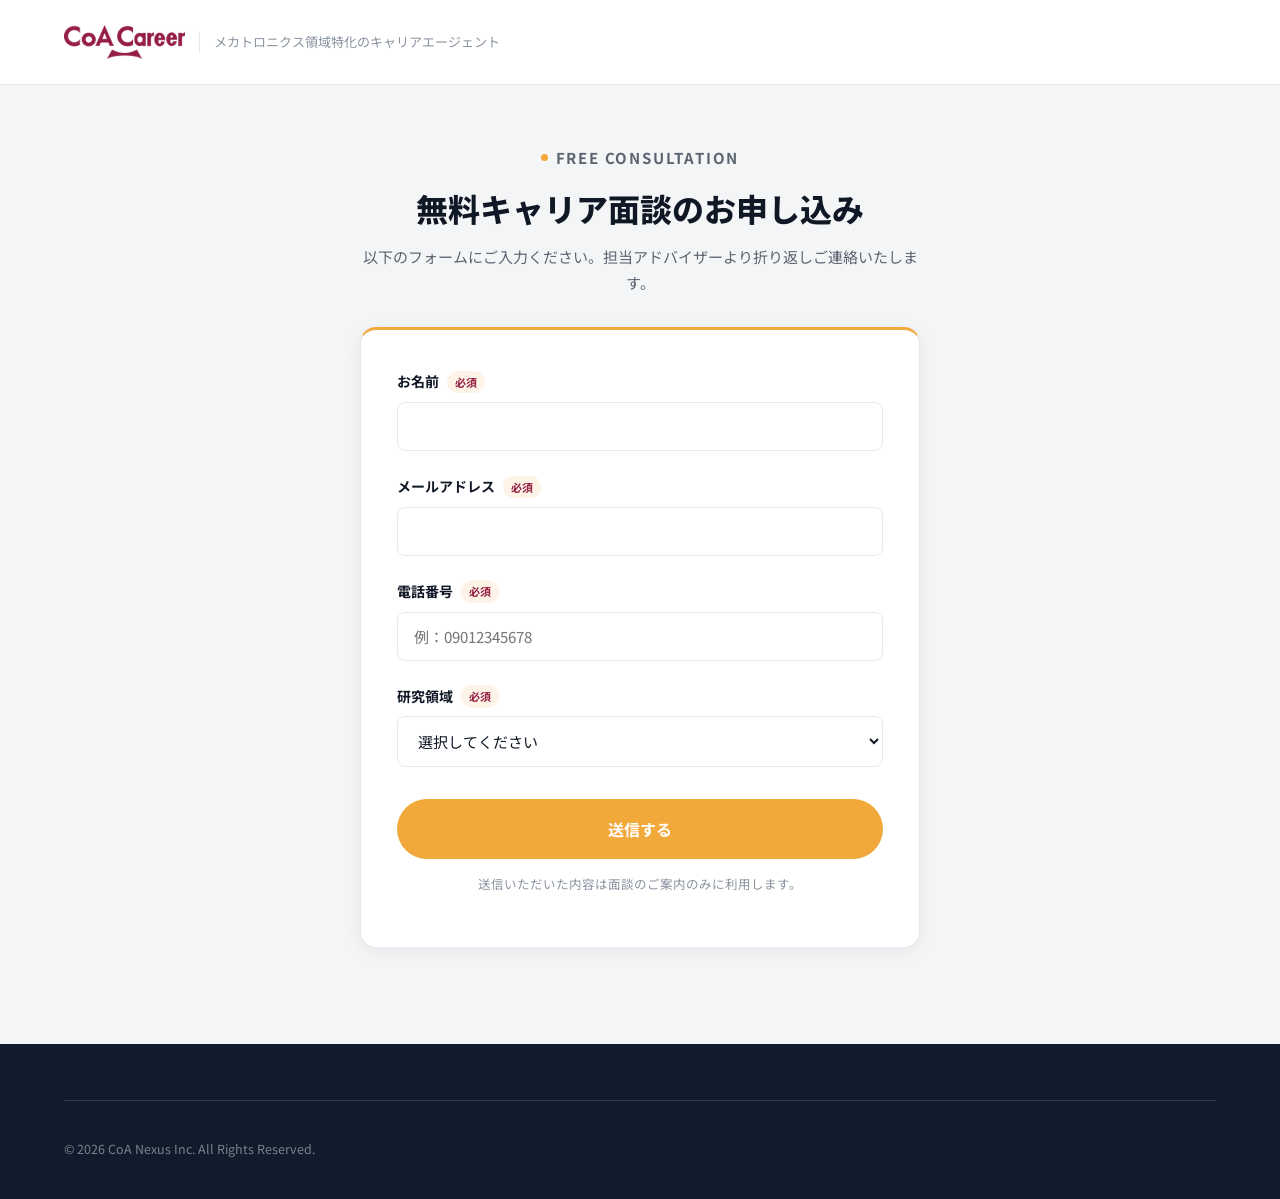
==== form.html @ 69a284bb "Create form.html" ====
<!DOCTYPE html>
<html lang="ja">
<head>
<meta charset="UTF-8">
<meta name="viewport" content="width=device-width, initial-scale=1.0">
<title>キャリア面談のお申し込み｜CoA Career</title>
<meta name="description" content="無料キャリア面談のお申し込みフォームです。">
<link rel="icon" href="data:,">
<link rel="stylesheet" href="css/style.css">
<style>
  .form-section { padding: 56px 0 96px; background: var(--color-bg-light); }
  .form-wrap { max-width: 560px; margin: 0 auto; }
  .form-intro { text-align: center; margin-bottom: 32px; }
  .form-intro .eyebrow { justify-content: center; margin-bottom: 14px; }
  .form-intro h1 { font-size: clamp(24px, 3vw, 32px); margin-bottom: 12px; }
  .form-intro p { color: var(--color-text-muted); font-size: 15px; margin: 0; }
  .form-card {
    background: #fff;
    border: 1px solid var(--color-border);
    border-top: 3px solid var(--color-primary);
    border-radius: var(--radius-md);
    box-shadow: var(--shadow-card);
    padding: 40px 36px;
  }
  .field-group { margin-bottom: 24px; }
  .field-group:last-of-type { margin-bottom: 0; }
  .field-group label {
    display: flex;
    align-items: center;
    gap: 8px;
    font-size: 14px;
    font-weight: 700;
    margin-bottom: 8px;
  }
  .field-group label .required {
    display: inline-flex;
    color: var(--color-maroon);
    background: var(--color-primary-soft);
    font-size: 11px;
    font-weight: 700;
    padding: 2px 8px;
    border-radius: var(--radius-pill);
  }
  .field-group input,
  .field-group select {
    width: 100%;
    padding: 13px 16px;
    font-size: 15px;
    font-family: var(--font-base);
    border: 1px solid var(--color-border);
    border-radius: var(--radius-sm);
    background: #fff;
    color: var(--color-text);
  }
  .field-group input:focus,
  .field-group select:focus {
    outline: none;
    border-color: var(--color-primary);
    box-shadow: 0 0 0 3px rgba(242, 169, 59, 0.25);
  }
  .field-group.has-error input,
  .field-group.has-error select {
    border-color: #D64545;
  }
  .field-error {
    display: none;
    color: #D64545;
    font-size: 12.5px;
    margin-top: 6px;
  }
  .field-group.has-error .field-error { display: block; }
  .form-submit { margin-top: 32px; text-align: center; }
  .form-submit .btn { width: 100%; justify-content: center; }
  .form-note { text-align: center; font-size: 12.5px; color: var(--color-text-faint); margin-top: 14px; }
  .form-alert {
    display: none;
    background: #FDECEC;
    color: #B23A3A;
    border: 1px solid #F3C6C6;
    border-radius: var(--radius-sm);
    padding: 12px 16px;
    font-size: 13.5px;
    margin-bottom: 24px;
  }
  .form-alert.is-visible { display: block; }
  .btn[disabled] { opacity: .6; cursor: not-allowed; }
  @media (max-width: 640px) {
    .form-card { padding: 28px 22px; }
    .form-section { padding: 32px 0 64px; }
  }
</style>
</head>
<body>
<a class="skip-link" href="#main">本文へスキップ</a>

<header class="site-header">
  <div class="container">
    <a class="brand" href="index.html" aria-label="CoA Career トップへ">
      <img src="assets/images/coa-career-logo.png" alt="CoA Career" class="brand-logo-img">
      <span class="brand-tagline">メカトロニクス領域特化のキャリアエージェント</span>
    </a>
  </div>
</header>

<main id="main">
  <section class="form-section">
    <div class="container">
      <div class="form-wrap">
        <div class="form-intro">
          <p class="eyebrow eyebrow--center">FREE CONSULTATION</p>
          <h1>無料キャリア面談のお申し込み</h1>
          <p>以下のフォームにご入力ください。担当アドバイザーより折り返しご連絡いたします。</p>
        </div>

        <div class="form-card">
          <div class="form-alert" id="formAlert">送信に失敗しました。時間をおいて再度お試しください。</div>

          <form id="entryForm" novalidate>
            <div class="field-group" data-field="name">
              <label for="name">お名前<span class="required">必須</span></label>
              <input type="text" id="name" name="name" autocomplete="name">
              <p class="field-error">お名前を入力してください。</p>
            </div>

            <div class="field-group" data-field="email">
              <label for="email">メールアドレス<span class="required">必須</span></label>
              <input type="email" id="email" name="email" autocomplete="email">
              <p class="field-error">正しいメールアドレスを入力してください。</p>
            </div>

            <div class="field-group" data-field="phone">
              <label for="phone">電話番号<span class="required">必須</span></label>
              <input type="tel" id="phone" name="phone" autocomplete="tel" placeholder="例：09012345678">
              <p class="field-error">正しい電話番号を入力してください(ハイフンなしの数字のみ)。</p>
            </div>

            <div class="field-group" data-field="field">
              <label for="field">研究領域<span class="required">必須</span></label>
              <select id="field" name="field">
                <option value="">選択してください</option>
                <option value="次世代半導体デバイス開発">次世代半導体デバイス開発</option>
                <option value="電気回路設計">電気回路設計</option>
                <option value="工場自動化・ロボット制御">工場自動化・ロボット制御</option>
                <option value="組込みシステムエンジニア">組込みシステムエンジニア</option>
                <option value="宇宙産業・ハードウェア設計">宇宙産業・ハードウェア設計</option>
                <option value="先端物理シミュレーション研究">先端物理シミュレーション研究</option>
                <option value="その他">その他</option>
              </select>
              <p class="field-error">研究領域を選択してください。</p>
            </div>

            <div class="form-submit">
              <button type="submit" class="btn btn-primary btn-primary--lg" id="submitBtn">送信する</button>
              <p class="form-note">送信いただいた内容は面談のご案内のみに利用します。</p>
            </div>
          </form>
        </div>
      </div>
    </div>
  </section>
</main>

<footer class="site-footer">
  <div class="container">
    <div class="footer-bottom">
      <p>© 2026 CoA Nexus Inc. All Rights Reserved.</p>
    </div>
  </div>
</footer>

<script>
(function () {
  var form = document.getElementById('entryForm');
  var alertBox = document.getElementById('formAlert');
  var submitBtn = document.getElementById('submitBtn');

  var phonePattern = /^[0-9]{9,11}$/;
  var emailPattern = /^[^\s@]+@[^\s@]+\.[^\s@]+$/;

  function setError(fieldName, hasError) {
    var group = form.querySelector('[data-field="' + fieldName + '"]');
    group.classList.toggle('has-error', hasError);
  }

  function validate() {
    var ok = true;
    var name = form.name.value.trim();
    var email = form.email.value.trim();
    var phone = form.phone.value.trim().replace(/-/g, '');
    var field = form.field.value;

    setError('name', !name); if (!name) ok = false;
    setError('email', !emailPattern.test(email)); if (!emailPattern.test(email)) ok = false;
    setError('phone', !phonePattern.test(phone)); if (!phonePattern.test(phone)) ok = false;
    setError('field', !field); if (!field) ok = false;

    return ok;
  }

  form.addEventListener('submit', function (e) {
    e.preventDefault();
    alertBox.classList.remove('is-visible');

    if (!validate()) {
      var firstError = form.querySelector('.has-error');
      if (firstError) firstError.scrollIntoView({ behavior: 'smooth', block: 'center' });
      return;
    }

    submitBtn.disabled = true;
    submitBtn.textContent = '送信中…';

    fetch('/api/submit', {
      method: 'POST',
      headers: { 'Content-Type': 'application/json' },
      body: JSON.stringify({
        name: form.name.value.trim(),
        email: form.email.value.trim(),
        phone: form.phone.value.trim(),
        field: form.field.value
      })
    })
      .then(function (res) {
        if (!res.ok) throw new Error('failed');
        window.location.href = 'thanks.html';
      })
      .catch(function () {
        alertBox.classList.add('is-visible');
        submitBtn.disabled = false;
        submitBtn.textContent = '送信する';
      });
  });
})();
</script>
</body>
</html>
---- css/style.css ----
/* ==========================================================================
   CoA Career LP — stylesheet
   ========================================================================== */

@import url('https://fonts.googleapis.com/css2?family=Noto+Sans+JP:wght@400;500;600;700;800;900&display=swap');

:root {
  --color-primary: #F2A93B;
  --color-primary-hover: #E4972A;
  --color-primary-soft: #FDF4E7;
  --color-accent: #B5652D;
  --color-maroon: #931D43;
  --color-navy: #16283F;
  --color-navy-soft: #1E3350;
  --color-text: #101826;
  --color-text-muted: #5B6470;
  --color-text-faint: #8A93A0;
  --color-bg: #FFFFFF;
  --color-bg-light: #F4F5F7;
  --color-border: #E7E9EC;

  --font-base: "Noto Sans JP", "Hiragino Kaku Gothic ProN", "Yu Gothic", sans-serif;

  --container: 1200px;
  --radius-sm: 8px;
  --radius-md: 16px;
  --radius-lg: 24px;
  --radius-pill: 999px;

  --shadow-card: 0 4px 20px rgba(16, 24, 38, 0.06);
  --shadow-card-hover: 0 12px 32px rgba(16, 24, 38, 0.1);
}

* { box-sizing: border-box; }

html { scroll-behavior: smooth; }

body {
  margin: 0;
  font-family: var(--font-base);
  color: var(--color-text);
  background: var(--color-bg);
  line-height: 1.7;
  -webkit-font-smoothing: antialiased;
}

img { max-width: 100%; display: block; }

a { color: inherit; text-decoration: none; }

ul { margin: 0; padding: 0; list-style: none; }

.container {
  width: 100%;
  max-width: var(--container);
  margin: 0 auto;
  padding: 0 24px;
}
@media (max-width: 480px) {
  .container { padding: 0 18px; }
}

section { position: relative; }

/* Skip link / focus visibility ------------------------------------------ */
.skip-link {
  position: absolute;
  left: -999px;
  top: 0;
  background: var(--color-navy);
  color: #fff;
  padding: 10px 16px;
  z-index: 999;
  border-radius: 0 0 8px 0;
}
.skip-link:focus { left: 0; }

a:focus-visible,
button:focus-visible,
input:focus-visible {
  outline: 3px solid var(--color-primary);
  outline-offset: 2px;
}

@media (prefers-reduced-motion: reduce) {
  html { scroll-behavior: auto; }
  * { animation-duration: 0.01ms !important; transition-duration: 0.01ms !important; }
}

/* Responsive line-break helpers -------------------------------------------- */
.mobile-break { display: none; }
.desktop-break { display: inline; }
@media (max-width: 900px) {
  .mobile-break { display: inline; }
  .desktop-break { display: none; }
}

/* Buttons ----------------------------------------------------------------- */
.btn {
  display: inline-flex;
  align-items: center;
  justify-content: center;
  gap: 8px;
  font-family: var(--font-base);
  font-weight: 700;
  font-size: 15px;
  border: none;
  border-radius: var(--radius-pill);
  cursor: pointer;
  transition: background-color .18s ease, transform .18s ease, box-shadow .18s ease;
  white-space: nowrap;
}
.btn-primary {
  background: var(--color-primary);
  color: #fff;
  padding: 16px 28px;
}
.btn-primary:hover { background: var(--color-primary-hover); transform: translateY(-1px); }
.btn-primary--sm { padding: 11px 22px; font-size: 14px; }
.btn-primary--lg { padding: 18px 36px; font-size: 16px; }
@media (max-width: 420px) {
  .btn-primary--lg { padding: 15px 24px; font-size: 14.5px; }
}

/* Eyebrow / section labels ------------------------------------------------ */
.eyebrow {
  display: inline-flex;
  align-items: center;
  gap: 8px;
  font-size: 13px;
  font-weight: 700;
  letter-spacing: .12em;
  color: var(--color-text-muted);
  text-transform: uppercase;
}
.eyebrow::before {
  content: "";
  width: 7px;
  height: 7px;
  border-radius: 50%;
  background: var(--color-primary);
  flex-shrink: 0;
}
.eyebrow--center { justify-content: center; }

.section-head { text-align: center; max-width: 700px; margin: 0 auto 48px; }
.section-head .eyebrow { margin-bottom: 14px; }
.section-head h2 { margin: 0 0 14px; text-wrap: balance; }
.section-head p { margin: 0; color: var(--color-text-muted); font-size: 15px; line-height: 1.9; }

h1, h2, h3, h4 { font-weight: 800; line-height: 1.5; margin: 0; color: var(--color-text); }
h2 { font-size: clamp(22px, 2.6vw, 30px); text-wrap: balance; }
h3 { font-size: 18px; }

/* ==========================================================================
   Header
   ========================================================================== */
.site-header {
  position: sticky;
  top: 0;
  z-index: 100;
  background: rgba(255,255,255,.95);
  backdrop-filter: blur(6px);
  border-bottom: 1px solid var(--color-border);
}
.site-header .container {
  display: flex;
  align-items: center;
  justify-content: space-between;
  height: 84px;
  gap: 12px;
}
.brand { display: flex; align-items: center; gap: 14px; min-width: 0; }
.brand-logo-img {
  height: 34px;
  width: auto;
  display: block;
}
.brand-tagline {
  font-size: 13px;
  color: var(--color-text-faint);
  border-left: 1px solid var(--color-border);
  padding-left: 14px;
  white-space: nowrap;
}
@media (max-width: 640px) {
  .brand-tagline { display: none; }
  .site-header .container { height: 60px; }
  .brand-logo-img { height: 26px; }
  .btn.btn-primary--sm { padding: 8px 13px; font-size: 12px; }
}
@media (max-width: 420px) {
  .site-header .container { height: 56px; }
  .brand-logo-img { height: 24px; }
  .btn.btn-primary--sm { padding: 7px 12px; font-size: 11.5px; }
}

/* ==========================================================================
   Hero
   ========================================================================== */
.hero {
  position: relative;
  overflow: hidden;
  background: #fff;
}
.hero-frame {
  position: relative;
  max-width: 1920px;
  margin: 0 auto;
  overflow: hidden;
}
.hero-bg {
  position: absolute;
  inset: 0;
  z-index: 0;
}
.hero-bg img {
  width: 100%;
  height: 100%;
  object-fit: cover;
  object-position: right center;
  display: block;
}
.hero-bg::after {
  content: "";
  position: absolute;
  inset: 0;
  background: linear-gradient(
    90deg,
    rgba(255, 255, 255, 0.32) 0%,
    rgba(255, 255, 255, 0.2) 26%,
    rgba(255, 255, 255, 0.1) 50%,
    rgba(255, 255, 255, 0.02) 72%,
    rgba(255, 255, 255, 0) 85%
  );
}
.hero-inner {
  position: relative;
  z-index: 1;
  display: flex;
  align-items: center;
  min-height: clamp(420px, 40vw, 600px);
  padding: 44px 0 28px;
}
.hero-copy { max-width: 580px; }
.hero-copy .eyebrow { margin-bottom: 12px; }
.hero-copy h1 {
  font-size: clamp(32px, 4.2vw, 48px);
  letter-spacing: -.01em;
  margin-bottom: 14px;
}
.hero-copy .lede {
  font-size: 18px;
  color: var(--color-text-muted);
  margin-bottom: 16px;
}
.hero-tags {
  display: flex;
  flex-wrap: wrap;
  gap: 7px;
  margin-bottom: 18px;
}
.hero-tags li {
  background: rgba(255,255,255,.94);
  border: 1px solid var(--color-border);
  color: var(--color-text-muted);
  font-size: 12px;
  font-weight: 600;
  padding: 6px 12px;
  border-radius: var(--radius-pill);
}
.hero-disclaimer {
  margin-top: 12px;
  font-size: 12.5px;
  color: var(--color-text-faint);
}
.hero-disclaimer a { color: var(--color-text-muted); text-decoration: underline; }
.hero-disclaimer a:hover { color: var(--color-text); }

.hero-mobile-media { display: none; }

/* Partner logos (inside hero, first view) --------------------------------- */
.hero-partners {
  margin-top: 18px;
  padding: 22px 26px;
  background: rgba(255, 255, 255, 0.92);
  border: 1px solid rgba(231, 233, 236, 0.9);
  border-radius: var(--radius-md);
  max-width: 600px;
  text-align: center;
}
.hero-partners-label {
  font-size: 18px;
  font-weight: 700;
  color: var(--color-text-muted);
  margin: 0 0 16px;
  text-align: center;
}
.hero-partners-row {
  display: flex;
  flex-wrap: wrap;
  align-items: center;
  justify-content: center;
  gap: 14px 24px;
  margin: 0 0 8px;
}
.partner-logo {
  display: flex;
  align-items: center;
  justify-content: center;
  width: 154px;
  height: 62px;
  flex-shrink: 0;
}
.partner-logo img {
  max-width: 100%;
  max-height: 100%;
  width: auto;
  height: auto;
  object-fit: contain;
  display: block;
}
@media (max-width: 640px) {
  .partner-logo { width: 110px; height: 42px; }
}
@media (max-width: 420px) {
  .partner-logo { width: 96px; height: 38px; }
}
.hero-partners-note {
  font-size: 11px;
  color: var(--color-text-faint);
  margin: 0;
  text-align: center;
}

@media (max-width: 900px) {
  .hero-bg { display: none; }
  .hero-inner {
    min-height: 0;
    display: block;
    padding: 16px 0 16px;
  }
  .hero-copy {
    max-width: none;
    display: flex;
    flex-direction: column;
    text-align: center;
    align-items: center;
  }
  .hero-copy .eyebrow { order: 1; margin-bottom: 6px; justify-content: center; align-self: center; }
  .hero-copy h1 { order: 2; margin-bottom: 6px; font-size: clamp(24px, 6vw, 32px); line-height: 1.35; align-self: center; }
  .hero-copy .lede { order: 3; margin-bottom: 0; font-size: 15px; align-self: center; }
  .hero-copy .hero-mobile-media { order: 4; margin: 12px 0; align-self: stretch; }
  .hero-copy .btn-primary--lg { order: 5; align-self: center; }
  .hero-copy .hero-disclaimer { order: 6; margin-top: 8px; margin-bottom: 0; align-self: center; }
  .hero-copy .hero-tags { order: 7; margin-top: 16px; margin-bottom: 0; gap: 6px; justify-content: center; align-self: stretch; }
  .hero-copy .hero-partners { order: 8; align-self: stretch; }
  .hero-tags li { background: var(--color-bg-light); padding: 6px 12px; font-size: 12px; }
  .btn-primary--lg { padding: 14px 24px; }
  .hero-partners { max-width: none; background: #fff; border: 1px solid var(--color-border); margin-top: 16px; padding: 12px 14px; }
  .hero-mobile-media {
    display: block;
    border-radius: var(--radius-md);
    overflow: hidden;
  }
  .hero-mobile-media img {
    width: 100%;
    height: 220px;
    object-fit: cover;
    object-position: 75% center;
    display: block;
  }
}

/* Open positions ----------------------------------------------------------- */

/* ==========================================================================
   Open positions
   ========================================================================== */
.positions { padding: 96px 0; }
.positions-scroller {
  position: relative;
}
.positions-track {
  display: grid;
  grid-auto-flow: column;
  grid-auto-columns: minmax(360px, 1fr);
  gap: 24px;
  overflow-x: auto;
  scroll-snap-type: x mandatory;
  padding-bottom: 8px;
  scrollbar-width: none;
}
.positions-track::-webkit-scrollbar { display: none; }

.job-card {
  scroll-snap-align: start;
  background: #fff;
  border: 1px solid var(--color-border);
  border-radius: var(--radius-md);
  border-top: 3px solid var(--color-primary);
  padding: 28px 28px;
  box-shadow: var(--shadow-card);
  transition: box-shadow .2s ease, transform .2s ease;
}
.job-card:hover { box-shadow: var(--shadow-card-hover); transform: translateY(-2px); }
.job-card .company {
  display: inline-flex;
  font-size: 12.5px;
  font-weight: 700;
  letter-spacing: .02em;
  color: var(--color-maroon);
  background: var(--color-primary-soft);
  padding: 5px 12px;
  border-radius: var(--radius-pill);
  margin-bottom: 16px;
  white-space: nowrap;
  max-width: 100%;
  overflow: hidden;
  text-overflow: ellipsis;
}
.job-card h3 {
  color: var(--color-accent);
  font-size: 17px;
  line-height: 1.5;
  margin-bottom: 18px;
  min-height: 76.5px;
}
.job-card dl { margin: 0; }
.job-card .field { margin-bottom: 18px; }
.job-card .field:last-child { margin-bottom: 0; }
.job-card dt {
  display: flex;
  align-items: center;
  font-size: 12.5px;
  font-weight: 700;
  color: var(--color-text-muted);
  margin-bottom: 5px;
}
.field-icon {
  display: inline-flex;
  align-items: center;
  justify-content: center;
  width: 20px;
  margin-right: 6px;
  flex-shrink: 0;
}
.job-card dd {
  margin: 0;
  font-size: 15px;
  font-weight: 700;
  color: var(--color-text);
  line-height: 1.4;
}
.job-card .field--desc dd {
  font-weight: 400;
  font-size: 13.5px;
  color: var(--color-text-muted);
  line-height: 1.7;
  min-height: 8.5em;
}
.job-card dl > div:nth-child(1) dd {
  min-height: 2.8em;
}
.job-card dl > div:nth-child(2) dd {
  color: var(--color-primary-hover);
  font-size: 17px;
}

@media (max-width: 900px) {
  .positions { padding: 64px 0; }
  .positions-track {
    gap: 16px;
    margin: 0 -24px;
    padding: 0 24px 8px;
    scroll-padding-left: 24px;
  }
  .positions-track { grid-auto-columns: minmax(78%, 1fr); }
  .job-card h3 { min-height: 0; }
}
@media (max-width: 480px) {
  .positions-track { grid-auto-columns: minmax(84%, 1fr); margin: 0 -18px; padding: 0 18px 8px; scroll-padding-left: 18px; }
  .job-card { padding: 22px 20px; }
}

.scroller-nav {
  display: flex;
  justify-content: center;
  gap: 12px;
  margin-top: 28px;
}
.scroller-btn {
  width: 40px;
  height: 40px;
  border-radius: 50%;
  border: 1.5px solid var(--color-text-muted);
  background: #fff;
  color: var(--color-text);
  font-size: 18px;
  font-weight: 700;
  cursor: pointer;
  transition: background-color .18s ease, color .18s ease;
}
.scroller-btn:hover { background: var(--color-bg-light); color: var(--color-text); }

/* ==========================================================================
   Voice / testimonials
   ========================================================================== */
.voice { background: var(--color-bg-light); padding: 96px 0; }
.voice-grid {
  display: grid;
  grid-template-columns: 1fr 1fr;
  gap: 24px;
  margin-bottom: 40px;
}
.voice-card {
  background: #fff;
  border-radius: var(--radius-md);
  padding: 32px;
  box-shadow: var(--shadow-card);
}
.voice-head {
  display: flex;
  align-items: center;
  gap: 14px;
  margin-bottom: 18px;
}
.voice-avatar {
  width: 44px;
  height: 44px;
  border-radius: 50%;
  background: var(--color-primary-soft);
  color: var(--color-accent);
  font-weight: 800;
  display: flex;
  align-items: center;
  justify-content: center;
  flex-shrink: 0;
}
.voice-role { font-weight: 700; font-size: 15px; }
.voice-age { font-size: 12.5px; color: var(--color-text-faint); }
.voice-quote {
  color: var(--color-accent);
  font-weight: 700;
  font-size: 16px;
  margin-bottom: 14px;
}
.voice-body { color: var(--color-text-muted); font-size: 14.5px; }
.voice-body strong { color: var(--color-text); font-weight: 700; }
.voice-footnote { text-align: center; font-size: 13px; color: var(--color-text-faint); margin-bottom: 32px; }
.voice-cta { text-align: center; }

@media (max-width: 800px) {
  .voice-grid { grid-template-columns: 1fr; gap: 14px; margin-bottom: 24px; }
  .voice-card { padding: 20px; }
  .voice-head { margin-bottom: 12px; }
  .voice-quote { margin-bottom: 10px; }
  .voice-footnote { margin-bottom: 20px; }
}

/* ==========================================================================
   What we offer
   ========================================================================== */
.offer { padding: 96px 0; }
.offer-grid {
  display: grid;
  grid-template-columns: repeat(4, 1fr);
  gap: 24px;
}
.offer-card {
  background: var(--color-bg-light);
  border-radius: var(--radius-md);
  padding: 28px 24px;
}
.offer-icon {
  width: 52px;
  height: 52px;
  border-radius: 50%;
  background: var(--color-primary-soft);
  color: var(--color-primary);
  display: flex;
  align-items: center;
  justify-content: center;
  margin-bottom: 20px;
}
.offer-icon svg { width: 24px; height: 24px; }
.offer-card h3 { font-size: 16px; margin-bottom: 10px; }
.offer-card p { font-size: 13.5px; color: var(--color-text-muted); margin: 0; }

@media (max-width: 900px) {
  .offer-grid { grid-template-columns: 1fr 1fr; gap: 12px; }
  .offer-card { padding: 18px 16px; }
  .offer-icon { width: 40px; height: 40px; margin-bottom: 12px; }
  .offer-icon svg { width: 20px; height: 20px; }
}
@media (max-width: 520px) {
  .offer-grid { grid-template-columns: 1fr; }
}

/* ==========================================================================
   Process
   ========================================================================== */
.process { padding: 0 0 96px; text-align: center; }
.process-row {
  display: grid;
  grid-template-columns: 1fr auto 1fr auto 1fr;
  align-items: center;
  gap: 16px;
  max-width: 900px;
  margin: 0 auto;
  text-align: center;
}
.process-step .step-label {
  font-size: 12.5px;
  font-weight: 700;
  letter-spacing: .1em;
  color: var(--color-primary);
  margin-bottom: 10px;
}
.process-step h3 { font-size: 16px; margin-bottom: 6px; }
.process-step p { font-size: 13px; color: var(--color-text-muted); margin: 0; }
.process-dots {
  width: 60px;
  border-top: 2px dotted var(--color-border);
  height: 0;
}
.process-arrow {
  width: 60px;
  color: var(--color-primary);
  flex-shrink: 0;
}
.process-arrow svg { width: 100%; height: auto; display: block; }
@media (max-width: 700px) {
  .process-row { grid-template-columns: 1fr; }
  .process-dots, .process-arrow { display: none; }
  .process-step { margin-bottom: 8px; }
}

/* ==========================================================================
   Career advisors
   ========================================================================== */
.advisors { padding: 96px 0; }
.advisor {
  display: grid;
  grid-template-columns: 220px 1fr;
  gap: 40px;
  align-items: flex-start;
  padding: 40px 0;
  border-top: 1px solid var(--color-border);
}
.advisor:first-of-type { border-top: none; }
.advisor-photo {
  width: 220px;
  height: 220px;
  border-radius: 50%;
  overflow: hidden;
  background: var(--color-bg-light);
}
.advisor-photo img { width: 100%; height: 100%; object-fit: cover; }
.advisor-name { font-size: 19px; margin-bottom: 12px; }
.advisor-name .en { font-family: "Noto Sans JP", sans-serif; font-weight: 700; color: var(--color-text-muted); font-size: 15px; }
.advisor-bio { font-size: 14px; color: var(--color-text-muted); margin-bottom: 20px; }
.advisor-quote { color: var(--color-maroon); font-weight: 700; font-size: 16px; margin-bottom: 10px; }
.advisor-message { font-size: 14px; color: var(--color-text-muted); }

@media (max-width: 700px) {
  .advisor {
    grid-template-columns: 1fr;
    text-align: center;
    padding: 24px 0;
    gap: 14px;
  }
  .advisor-photo { width: 180px; height: 180px; margin: 0 auto; }
  .advisor-name { font-size: 17px; margin-bottom: 8px; }
  .advisor-bio { margin-bottom: 14px; }
  .advisor-quote { margin-bottom: 6px; }
}

/* ==========================================================================
   Final CTA band
   ========================================================================== */
.final-cta {
  background: var(--color-navy);
  color: #fff;
  padding: 72px 0;
  text-align: center;
}
.final-cta h2 { color: #fff; margin-bottom: 28px; }
.final-cta .note {
  margin-top: 16px;
  font-size: 13px;
  color: rgba(255,255,255,.6);
}

/* ==========================================================================
   Footer
   ========================================================================== */
.site-footer {
  background: #101B2C;
  color: rgba(255,255,255,.7);
  padding: 56px 0 28px;
}
.footer-grid {
  display: grid;
  grid-template-columns: 1.6fr 1fr 1fr 1fr;
  gap: 32px;
  padding-bottom: 40px;
}
.footer-brand .wordmark {
  color: #fff;
  font-size: 20px;
  font-weight: 900;
  margin-bottom: 10px;
}
.footer-logo {
  height: 34px;
  width: auto;
  margin-bottom: 14px;
}
.footer-brand p { font-size: 13.5px; margin: 0; }
.footer-col h4 {
  color: #fff;
  font-size: 13.5px;
  margin-bottom: 16px;
}
.footer-col ul li { margin-bottom: 10px; }
.footer-col a { font-size: 13.5px; color: rgba(255,255,255,.7); }
.footer-col a:hover { color: #fff; }
.footer-bottom {
  border-top: 1px solid rgba(255,255,255,.12);
  padding-top: 24px;
  font-size: 12.5px;
  color: rgba(255,255,255,.45);
}

@media (max-width: 800px) {
  .footer-grid { grid-template-columns: 1fr 1fr; }
}
@media (max-width: 480px) {
  .footer-grid { grid-template-columns: 1fr; }
}

/* ==========================================================================
   Responsive helpers
   ========================================================================== */
@media (max-width: 900px) {
  .voice-grid,
  .offer-grid { gap: 14px; }
  .positions, .voice, .offer, .advisors { padding: 40px 0; }
  .final-cta { padding: 40px 0; }
  .section-head { margin: 0 auto 28px; }
  .section-head .eyebrow { margin-bottom: 8px; }
  .section-head h2 { margin-bottom: 8px; }
  .section-head p { font-size: 13px; }
}
@media (max-width: 480px) {
  .positions, .voice, .offer, .advisors { padding: 32px 0; }
  .final-cta { padding: 32px 0; }
  .section-head { margin-bottom: 22px; }
}
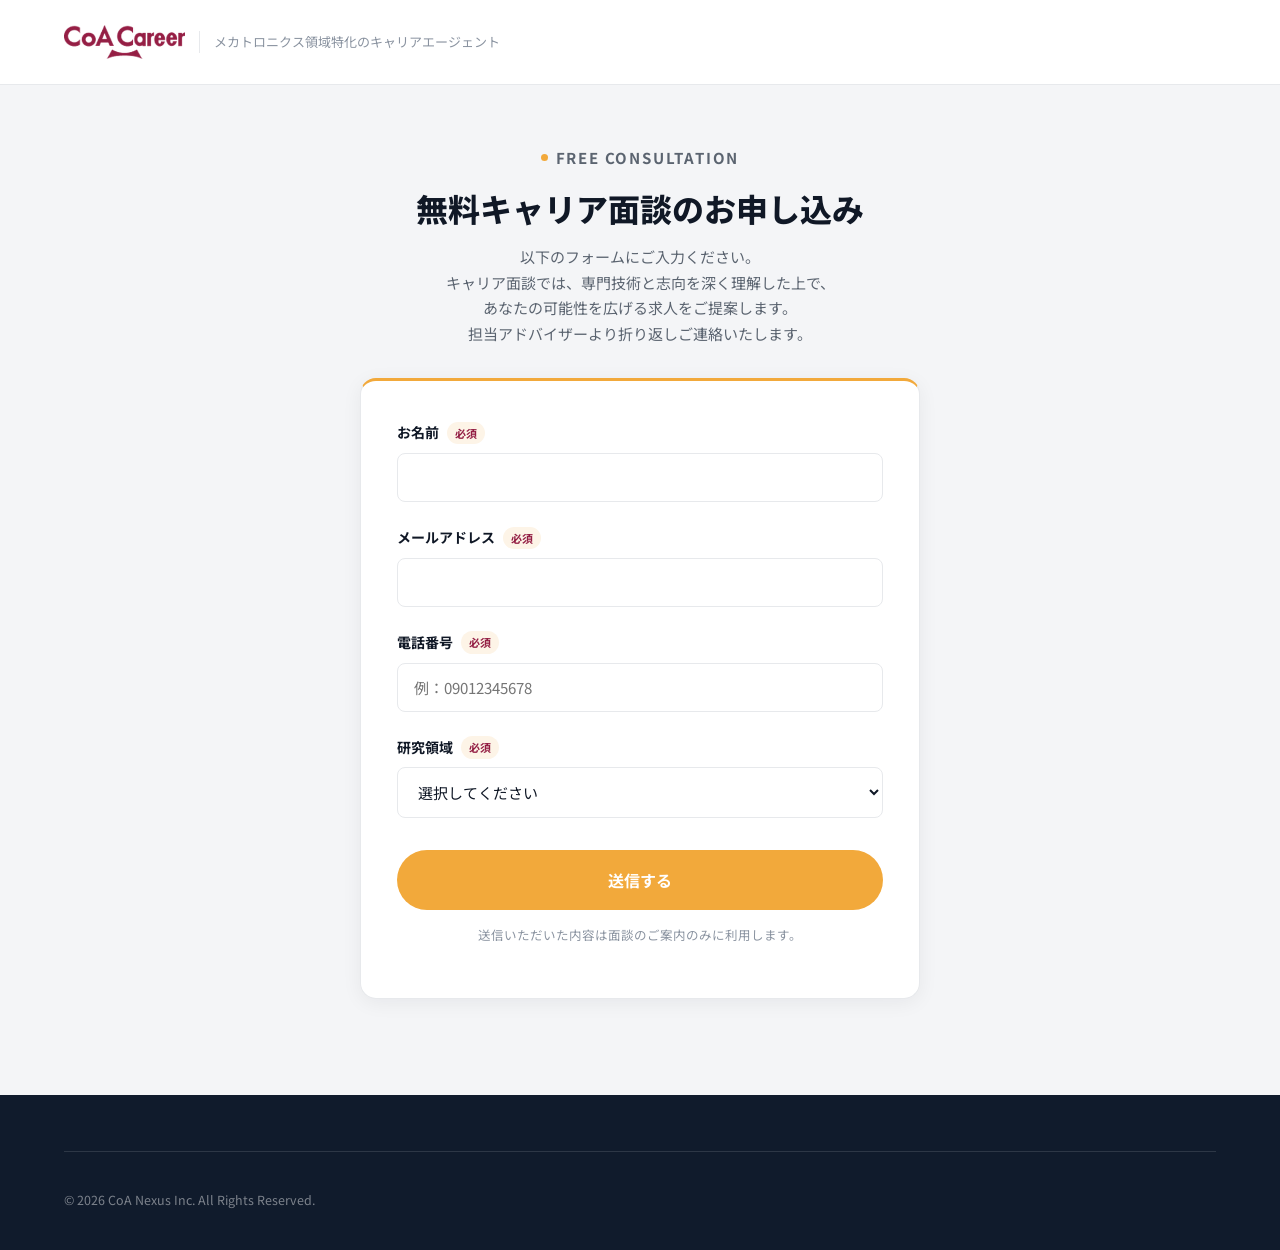
==== commit bc4f0537: "Update form.html" ====
--- a/form.html
+++ b/form.html
@@ -5,8 +5,23 @@
 <meta name="viewport" content="width=device-width, initial-scale=1.0">
 <title>キャリア面談のお申し込み｜CoA Career</title>
 <meta name="description" content="無料キャリア面談のお申し込みフォームです。">
+
+<!-- OGP -->
+<meta property="og:type" content="website">
+<meta property="og:title" content="キャリア面談のお申し込み｜CoA Career">
+<meta property="og:description" content="無料キャリア面談のお申し込みフォームです。">
+<meta property="og:url" content="https://coa-career.coastudy.workers.dev/form.html">
+<meta property="og:image" content="https://coa-career.coastudy.workers.dev/assets/images/ogp.png">
+<meta property="og:site_name" content="CoA Career">
+<meta property="og:locale" content="ja_JP">
+<meta name="twitter:card" content="summary_large_image">
+
 <link rel="icon" href="data:,">
 <link rel="stylesheet" href="css/style.css">
+
+<!-- Google Tag Manager -->
+<script>(function(w,d,s,l,i){w[l]=w[l]||[];w[l].push({'gtm.start': new Date().getTime(),event:'gtm.js'});var f=d.getElementsByTagName(s)[0], j=d.createElement(s),dl=l!='dataLayer'?'&l='+l:'';j.async=true;j.src= 'https://www.googletagmanager.com/gtm.js?id='+i+dl;f.parentNode.insertBefore(j,f); })(window,document,'script','dataLayer','GTM-PHVKW5G4');</script>
+<!-- End Google Tag Manager -->
 <style>
   .form-section { padding: 56px 0 96px; background: var(--color-bg-light); }
   .form-wrap { max-width: 560px; margin: 0 auto; }
@@ -91,6 +106,9 @@
 </style>
 </head>
 <body>
+<!-- Google Tag Manager (noscript) -->
+<noscript><iframe src="https://www.googletagmanager.com/ns.html?id=GTM-PHVKW5G4" height="0" width="0" style="display:none;visibility:hidden"></iframe></noscript>
+<!-- End Google Tag Manager (noscript) -->
 <a class="skip-link" href="#main">本文へスキップ</a>
 
 <header class="site-header">
@@ -109,7 +127,7 @@
         <div class="form-intro">
           <p class="eyebrow eyebrow--center">FREE CONSULTATION</p>
           <h1>無料キャリア面談のお申し込み</h1>
-          <p>以下のフォームにご入力ください。担当アドバイザーより折り返しご連絡いたします。</p>
+          <p>以下のフォームにご入力ください。<br class="desktop-break">キャリア面談では、専門技術と志向を深く理解した上で、<br class="desktop-break">あなたの可能性を広げる求人をご提案します。<br class="desktop-break">担当アドバイザーより折り返しご連絡いたします。</p>
         </div>
 
         <div class="form-card">
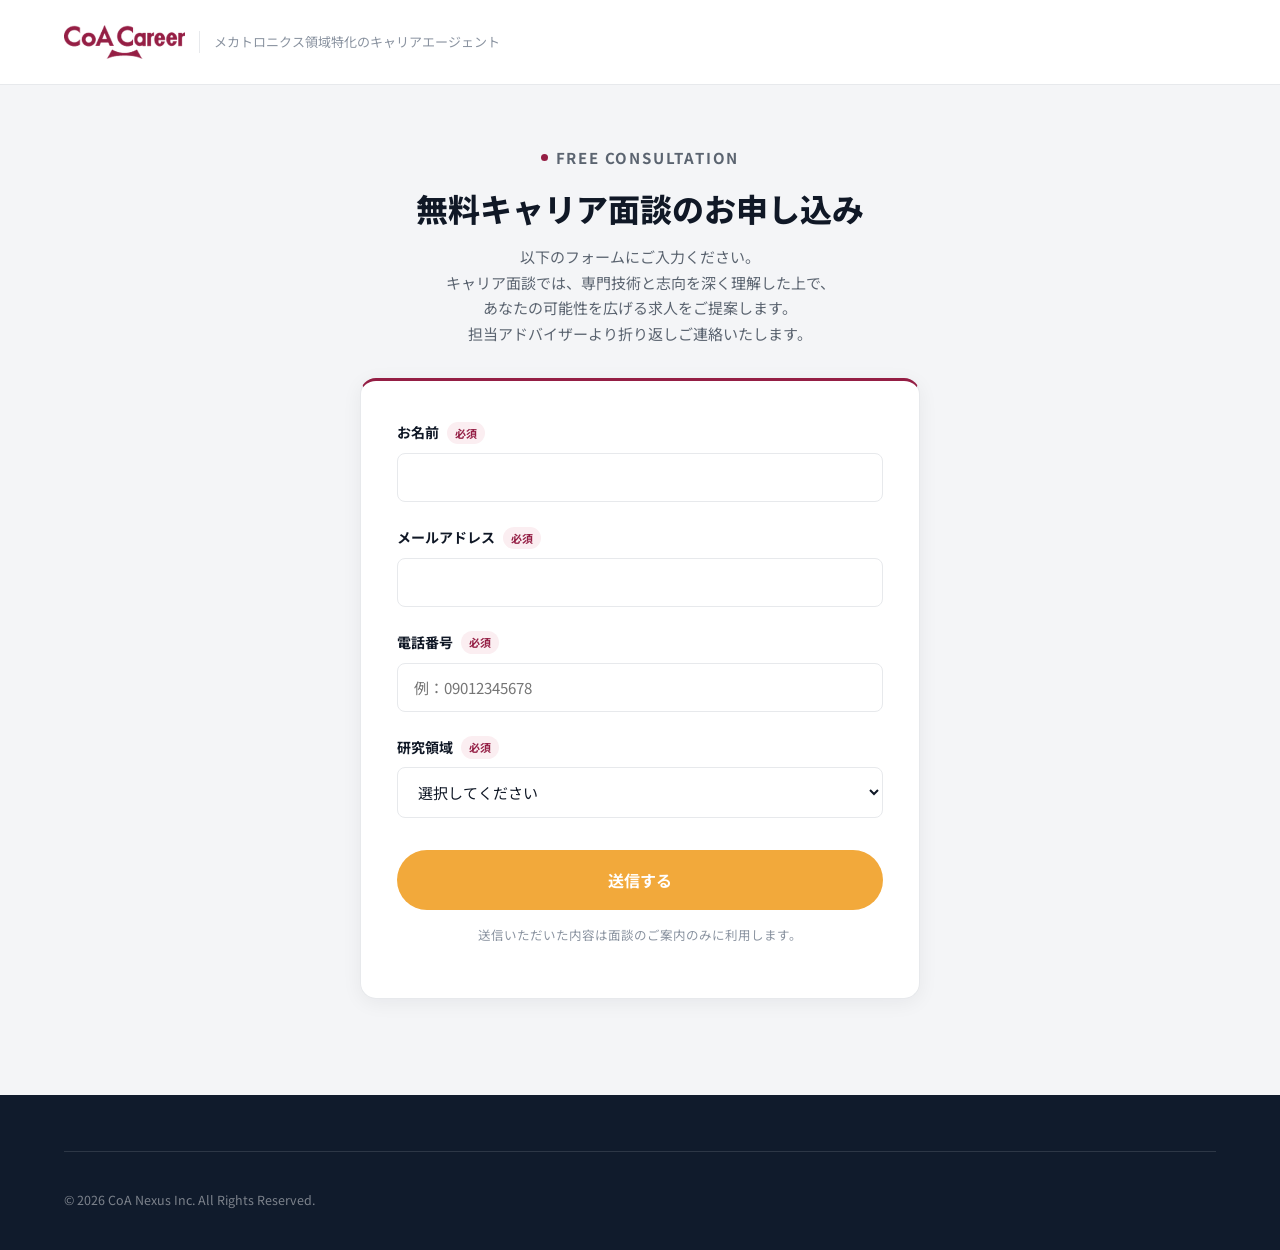
==== commit 3fab6ab4: "Update form.html" ====
--- a/form.html
+++ b/form.html
@@ -228,7 +228,7 @@
     submitBtn.disabled = true;
     submitBtn.textContent = '送信中…';
 
-    fetch('/api/submit', {
+    fetch('https://coa-career.coastudy.workers.dev/api/submit', {
       method: 'POST',
       headers: { 'Content-Type': 'application/json' },
       body: JSON.stringify({
--- a/css/style.css
+++ b/css/style.css
@@ -5,11 +5,13 @@
 @import url('https://fonts.googleapis.com/css2?family=Noto+Sans+JP:wght@400;500;600;700;800;900&display=swap');
 
 :root {
-  --color-primary: #F2A93B;
-  --color-primary-hover: #E4972A;
-  --color-primary-soft: #FDF4E7;
+  --color-primary: #941E44;
+  --color-primary-hover: #7A1837;
+  --color-primary-soft: #FBEEF1;
+  --color-cta: #F2A93B;
+  --color-cta-hover: #E4972A;
   --color-accent: #B5652D;
-  --color-maroon: #931D43;
+  --color-maroon: #941E44;
   --color-navy: #16283F;
   --color-navy-soft: #1E3350;
   --color-text: #101826;
@@ -111,11 +113,11 @@
   white-space: nowrap;
 }
 .btn-primary {
-  background: var(--color-primary);
+  background: var(--color-cta);
   color: #fff;
   padding: 16px 28px;
 }
-.btn-primary:hover { background: var(--color-primary-hover); transform: translateY(-1px); }
+.btn-primary:hover { background: var(--color-cta-hover); transform: translateY(-1px); }
 .btn-primary--sm { padding: 11px 22px; font-size: 14px; }
 .btn-primary--lg { padding: 18px 36px; font-size: 16px; }
 @media (max-width: 420px) {
@@ -242,10 +244,10 @@
   min-height: clamp(420px, 40vw, 600px);
   padding: 44px 0 28px;
 }
-.hero-copy { max-width: 580px; }
+.hero-copy { max-width: 730px; }
 .hero-copy .eyebrow { margin-bottom: 12px; }
 .hero-copy h1 {
-  font-size: clamp(32px, 4.2vw, 48px);
+  font-size: clamp(28px, 3.6vw, 40px);
   letter-spacing: -.01em;
   margin-bottom: 14px;
 }
@@ -273,6 +275,7 @@
   margin-top: 12px;
   font-size: 12.5px;
   color: var(--color-text-faint);
+  line-height: 1.6;
 }
 .hero-disclaimer a { color: var(--color-text-muted); text-decoration: underline; }
 .hero-disclaimer a:hover { color: var(--color-text); }
@@ -283,8 +286,8 @@
 .hero-partners {
   margin-top: 18px;
   padding: 22px 26px;
-  background: rgba(255, 255, 255, 0.92);
-  border: 1px solid rgba(231, 233, 236, 0.9);
+  background: #fff;
+  border: 1px solid var(--color-border);
   border-radius: var(--radius-md);
   max-width: 600px;
   text-align: center;
@@ -338,7 +341,7 @@
   .hero-inner {
     min-height: 0;
     display: block;
-    padding: 16px 0 16px;
+    padding: 4px 0 12px;
   }
   .hero-copy {
     max-width: none;
@@ -347,20 +350,19 @@
     text-align: center;
     align-items: center;
   }
-  .hero-copy .eyebrow { order: 1; margin-bottom: 6px; justify-content: center; align-self: center; }
-  .hero-copy h1 { order: 2; margin-bottom: 6px; font-size: clamp(24px, 6vw, 32px); line-height: 1.35; align-self: center; }
-  .hero-copy .lede { order: 3; margin-bottom: 0; font-size: 15px; align-self: center; }
-  .hero-copy .hero-mobile-media { order: 4; margin: 12px 0; align-self: stretch; }
-  .hero-copy .btn-primary--lg { order: 5; align-self: center; }
-  .hero-copy .hero-disclaimer { order: 6; margin-top: 8px; margin-bottom: 0; align-self: center; }
-  .hero-copy .hero-tags { order: 7; margin-top: 16px; margin-bottom: 0; gap: 6px; justify-content: center; align-self: stretch; }
-  .hero-copy .hero-partners { order: 8; align-self: stretch; }
-  .hero-tags li { background: var(--color-bg-light); padding: 6px 12px; font-size: 12px; }
+  .hero-copy .eyebrow { order: 1; margin-bottom: 3px; justify-content: center; align-self: center; font-size: 11px; }
+  .hero-copy h1 { order: 2; margin-bottom: 3px; font-size: clamp(18px, 5vw, 25px); line-height: 1.3; align-self: center; }
+  .hero-copy .lede { order: 3; margin-bottom: 0; font-size: 14px; align-self: center; }
+  .hero-copy .hero-mobile-media { order: 4; margin: 10px 0; align-self: stretch; }
+  .hero-copy .hero-tags { order: 5; margin-top: 0; margin-bottom: 10px; gap: 5px; justify-content: center; align-self: stretch; }
+  .hero-copy .btn-primary--lg { order: 6; align-self: center; }
+  .hero-copy .hero-disclaimer { order: 7; margin-top: 8px; margin-bottom: 0; font-size: 10.5px; align-self: center; }
+  .hero-copy .hero-partners { order: 8; margin-top: 14px; align-self: stretch; }
+  .hero-tags li { background: var(--color-bg-light); padding: 4px 9px; font-size: 10.5px; }
   .btn-primary--lg { padding: 14px 24px; }
   .hero-partners { max-width: none; background: #fff; border: 1px solid var(--color-border); margin-top: 16px; padding: 12px 14px; }
   .hero-mobile-media {
     display: block;
-    border-radius: var(--radius-md);
     overflow: hidden;
   }
   .hero-mobile-media img {
@@ -394,6 +396,7 @@
 .positions-track::-webkit-scrollbar { display: none; }
 
 .job-card {
+  display: block;
   scroll-snap-align: start;
   background: #fff;
   border: 1px solid var(--color-border);
@@ -401,6 +404,7 @@
   border-top: 3px solid var(--color-primary);
   padding: 28px 28px;
   box-shadow: var(--shadow-card);
+  cursor: pointer;
   transition: box-shadow .2s ease, transform .2s ease;
 }
 .job-card:hover { box-shadow: var(--shadow-card-hover); transform: translateY(-2px); }
@@ -420,7 +424,7 @@
   text-overflow: ellipsis;
 }
 .job-card h3 {
-  color: var(--color-accent);
+  color: var(--color-text);
   font-size: 17px;
   line-height: 1.5;
   margin-bottom: 18px;
@@ -520,42 +524,96 @@
   box-shadow: var(--shadow-card);
 }
 .voice-head {
-  display: flex;
-  align-items: center;
-  gap: 14px;
   margin-bottom: 18px;
 }
-.voice-avatar {
-  width: 44px;
-  height: 44px;
-  border-radius: 50%;
+.voice-role {
+  display: inline-flex;
+  align-items: center;
+  font-weight: 700;
+  font-size: 13px;
+  letter-spacing: .01em;
+  color: var(--color-maroon);
   background: var(--color-primary-soft);
-  color: var(--color-accent);
+  padding: 6px 14px;
+  border-radius: var(--radius-pill);
+}
+.voice-quote {
+  color: var(--color-text);
   font-weight: 800;
-  display: flex;
-  align-items: center;
-  justify-content: center;
-  flex-shrink: 0;
-}
-.voice-role { font-weight: 700; font-size: 15px; }
-.voice-age { font-size: 12.5px; color: var(--color-text-faint); }
-.voice-quote {
-  color: var(--color-accent);
-  font-weight: 700;
-  font-size: 16px;
+  font-size: 17px;
+  line-height: 1.6;
   margin-bottom: 14px;
+  padding-left: 14px;
+  border-left: 3px solid var(--color-primary);
 }
 .voice-body { color: var(--color-text-muted); font-size: 14.5px; }
-.voice-body strong { color: var(--color-text); font-weight: 700; }
+.voice-body strong {
+  color: var(--color-text);
+  font-weight: 700;
+  text-decoration: underline;
+  text-decoration-color: var(--color-primary);
+  text-underline-offset: 3px;
+}
 .voice-footnote { text-align: center; font-size: 13px; color: var(--color-text-faint); margin-bottom: 32px; }
 .voice-cta { text-align: center; }
 
+.voice-readmore { display: none; }
+.voice-nav { display: none; }
+
 @media (max-width: 800px) {
-  .voice-grid { grid-template-columns: 1fr; gap: 14px; margin-bottom: 24px; }
-  .voice-card { padding: 20px; }
+  .voice-grid {
+    display: grid;
+    grid-template-columns: none;
+    grid-auto-flow: column;
+    grid-auto-columns: minmax(94%, 1fr);
+    gap: 14px;
+    overflow-x: auto;
+    scroll-snap-type: x mandatory;
+    margin: 0 -24px;
+    padding: 0 24px 8px;
+    scroll-padding-left: 24px;
+    scrollbar-width: none;
+  }
+  .voice-grid::-webkit-scrollbar { display: none; }
+  .voice-card { scroll-snap-align: start; padding: 20px; }
   .voice-head { margin-bottom: 12px; }
-  .voice-quote { margin-bottom: 10px; }
+  .voice-quote { margin-bottom: 10px; font-size: 16px; }
   .voice-footnote { margin-bottom: 20px; }
+
+  .voice-body {
+    display: -webkit-box;
+    -webkit-box-orient: vertical;
+    -webkit-line-clamp: 4;
+    overflow: hidden;
+  }
+  .voice-body.is-expanded {
+    display: block;
+    -webkit-line-clamp: unset;
+    overflow: visible;
+  }
+  .voice-readmore {
+    display: inline-flex;
+    align-items: center;
+    gap: 4px;
+    margin-top: 10px;
+    font-size: 12.5px;
+    font-weight: 700;
+    color: var(--color-accent);
+    background: none;
+    border: none;
+    padding: 0;
+    cursor: pointer;
+    text-decoration: underline;
+  }
+  .voice-nav {
+    display: flex;
+    justify-content: center;
+    gap: 12px;
+    margin-top: 16px;
+  }
+}
+@media (max-width: 480px) {
+  .voice-grid { margin: 0 -18px; padding: 0 18px 8px; scroll-padding-left: 18px; }
 }
 
 /* ==========================================================================
@@ -564,37 +622,55 @@
 .offer { padding: 96px 0; }
 .offer-grid {
   display: grid;
-  grid-template-columns: repeat(4, 1fr);
-  gap: 24px;
+  grid-template-columns: repeat(2, 1fr);
+  gap: 20px;
 }
 .offer-card {
-  background: var(--color-bg-light);
+  position: relative;
+  overflow: hidden;
+  background: var(--color-primary-soft);
   border-radius: var(--radius-md);
-  padding: 28px 24px;
-}
-.offer-icon {
-  width: 52px;
-  height: 52px;
-  border-radius: 50%;
-  background: var(--color-primary-soft);
-  color: var(--color-primary);
+  border-top: 3px solid var(--color-primary);
+  padding: 30px 30px 26px;
   display: flex;
-  align-items: center;
-  justify-content: center;
-  margin-bottom: 20px;
-}
-.offer-icon svg { width: 24px; height: 24px; }
-.offer-card h3 { font-size: 16px; margin-bottom: 10px; }
-.offer-card p { font-size: 13.5px; color: var(--color-text-muted); margin: 0; }
+  flex-direction: column;
+  justify-content: flex-start;
+  gap: 12px;
+  min-height: 190px;
+}
+.offer-card:nth-child(2) { border-top-color: var(--color-accent); }
+.offer-card:nth-child(3) { border-top-color: var(--color-navy); }
+.offer-card:nth-child(4) { border-top-color: var(--color-navy-soft); }
+.offer-card .offer-num {
+  position: absolute;
+  top: -10px;
+  right: 18px;
+  font-size: 68px;
+  font-weight: 900;
+  line-height: 1;
+  color: rgba(16, 24, 38, 0.06);
+  pointer-events: none;
+  user-select: none;
+}
+.offer-card h3 {
+  position: relative;
+  font-size: 16px;
+  white-space: nowrap;
+  margin: 0;
+}
+.offer-card p { position: relative; font-size: 13.5px; color: var(--color-text-muted); margin: 0; }
 
 @media (max-width: 900px) {
-  .offer-grid { grid-template-columns: 1fr 1fr; gap: 12px; }
-  .offer-card { padding: 18px 16px; }
-  .offer-icon { width: 40px; height: 40px; margin-bottom: 12px; }
-  .offer-icon svg { width: 20px; height: 20px; }
-}
-@media (max-width: 520px) {
-  .offer-grid { grid-template-columns: 1fr; }
+  .offer-card h3 { font-size: 15px; }
+}
+@media (max-width: 600px) {
+  .offer-grid { grid-template-columns: 1fr; gap: 14px; }
+  .offer-card { min-height: 0; padding: 24px 22px 20px; }
+  .offer-card .offer-num { font-size: 54px; }
+  .offer-card h3 { font-size: 13px; }
+}
+@media (max-width: 360px) {
+  .offer-card h3 { font-size: 12px; }
 }
 
 /* ==========================================================================
@@ -611,14 +687,14 @@
   text-align: center;
 }
 .process-step .step-label {
-  font-size: 12.5px;
+  font-size: 14px;
   font-weight: 700;
   letter-spacing: .1em;
   color: var(--color-primary);
   margin-bottom: 10px;
 }
-.process-step h3 { font-size: 16px; margin-bottom: 6px; }
-.process-step p { font-size: 13px; color: var(--color-text-muted); margin: 0; }
+.process-step h3 { font-size: 19px; margin-bottom: 6px; }
+.process-step p { font-size: 15px; color: var(--color-text-muted); margin: 0; }
 .process-dots {
   width: 60px;
   border-top: 2px dotted var(--color-border);
@@ -672,6 +748,9 @@
   }
   .advisor-photo { width: 180px; height: 180px; margin: 0 auto; }
   .advisor-name { font-size: 17px; margin-bottom: 8px; }
+  .advisor-bio,
+  .advisor-quote,
+  .advisor-message { text-align: left; }
   .advisor-bio { margin-bottom: 14px; }
   .advisor-quote { margin-bottom: 6px; }
 }
@@ -747,14 +826,19 @@
   .voice-grid,
   .offer-grid { gap: 14px; }
   .positions, .voice, .offer, .advisors { padding: 40px 0; }
+  .process { padding-bottom: 40px; }
+  .process .eyebrow--center { margin-bottom: 20px !important; }
   .final-cta { padding: 40px 0; }
   .section-head { margin: 0 auto 28px; }
   .section-head .eyebrow { margin-bottom: 8px; }
   .section-head h2 { margin-bottom: 8px; }
   .section-head p { font-size: 13px; }
+  #voice .section-head p { font-size: 12px; }
 }
 @media (max-width: 480px) {
   .positions, .voice, .offer, .advisors { padding: 32px 0; }
+  .process { padding-bottom: 28px; }
+  .process .eyebrow--center { margin-bottom: 16px !important; }
   .final-cta { padding: 32px 0; }
   .section-head { margin-bottom: 22px; }
 }
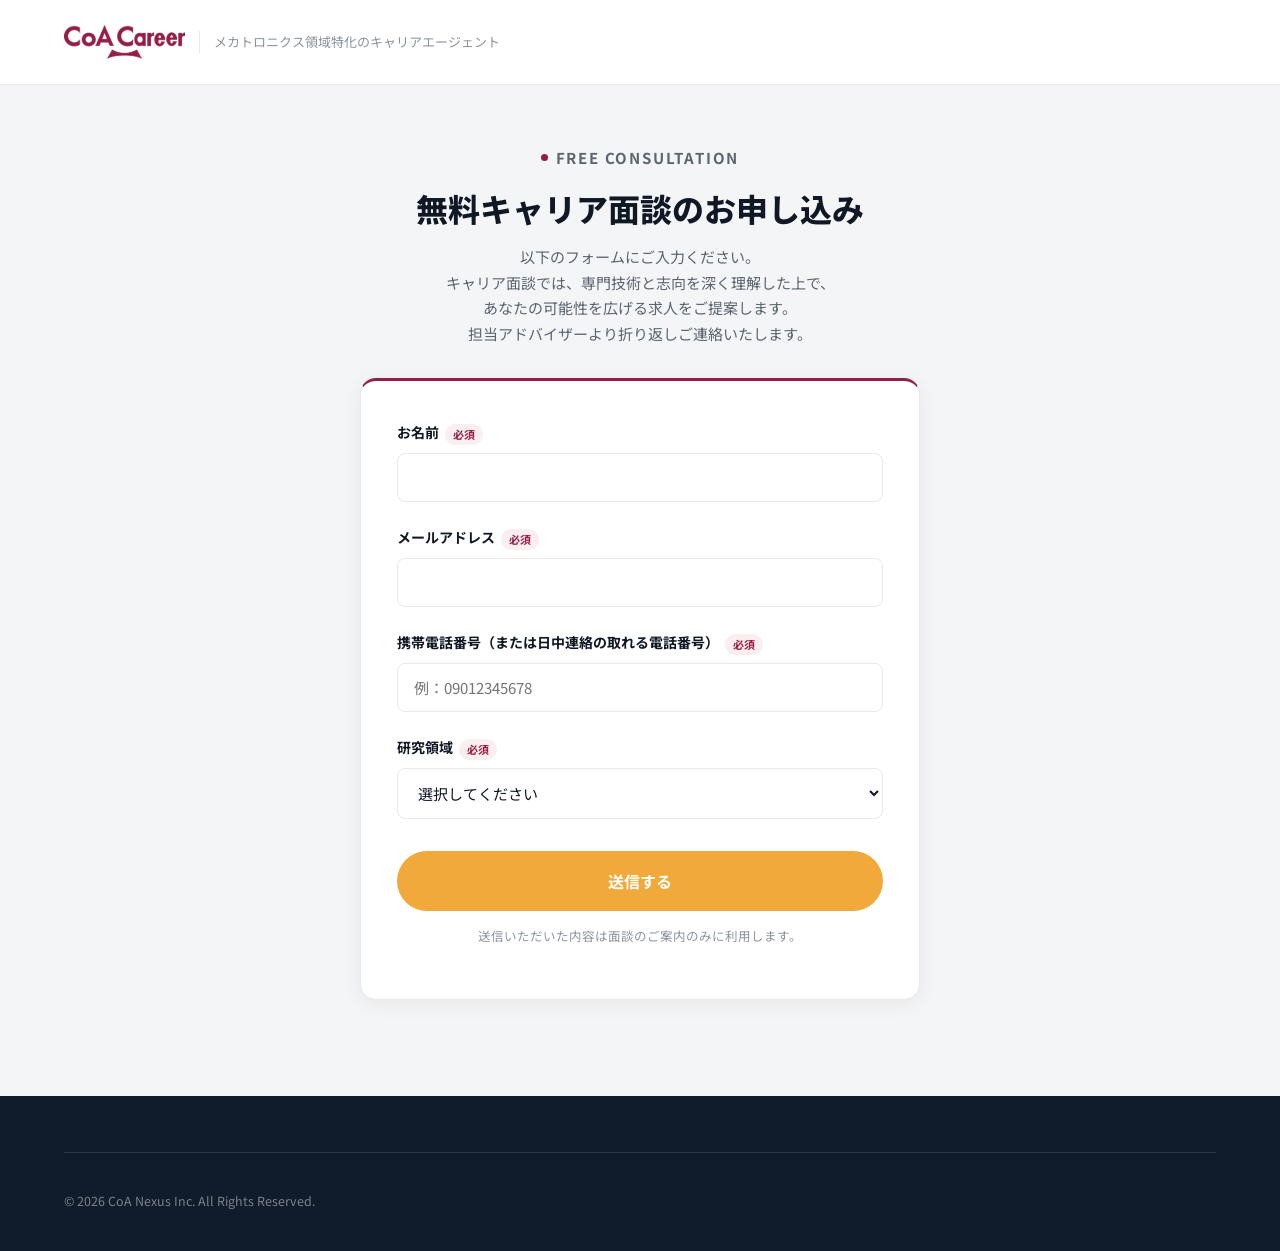
==== commit 699db33d: "Update form.html" ====
--- a/form.html
+++ b/form.html
@@ -40,15 +40,16 @@
   .field-group { margin-bottom: 24px; }
   .field-group:last-of-type { margin-bottom: 0; }
   .field-group label {
-    display: flex;
-    align-items: center;
-    gap: 8px;
+    display: block;
     font-size: 14px;
     font-weight: 700;
     margin-bottom: 8px;
+    line-height: 1.6;
   }
   .field-group label .required {
-    display: inline-flex;
+    display: inline-block;
+    vertical-align: middle;
+    margin-left: 6px;
     color: var(--color-maroon);
     background: var(--color-primary-soft);
     font-size: 11px;
@@ -147,7 +148,7 @@
             </div>
 
             <div class="field-group" data-field="phone">
-              <label for="phone">電話番号<span class="required">必須</span></label>
+              <label for="phone">携帯電話番号（または日中連絡の取れる電話番号）<span class="required">必須</span></label>
               <input type="tel" id="phone" name="phone" autocomplete="tel" placeholder="例：09012345678">
               <p class="field-error">正しい電話番号を入力してください(ハイフンなしの数字のみ)。</p>
             </div>
@@ -156,12 +157,21 @@
               <label for="field">研究領域<span class="required">必須</span></label>
               <select id="field" name="field">
                 <option value="">選択してください</option>
-                <option value="次世代半導体デバイス開発">次世代半導体デバイス開発</option>
-                <option value="電気回路設計">電気回路設計</option>
-                <option value="工場自動化・ロボット制御">工場自動化・ロボット制御</option>
-                <option value="組込みシステムエンジニア">組込みシステムエンジニア</option>
-                <option value="宇宙産業・ハードウェア設計">宇宙産業・ハードウェア設計</option>
-                <option value="先端物理シミュレーション研究">先端物理シミュレーション研究</option>
+                <option value="機械・機構">機械・機構</option>
+                <option value="電気・電子・FPGA">電気・電子・FPGA</option>
+                <option value="組込み・Firmware">組込み・Firmware</option>
+                <option value="制御・ロボティクス">制御・ロボティクス</option>
+                <option value="システム設計">システム設計</option>
+                <option value="技術系PM">技術系PM</option>
+                <option value="AI・機械学習・画像認識">AI・機械学習・画像認識</option>
+                <option value="通信・RF・信号処理">通信・RF・信号処理</option>
+                <option value="光学・レーザー・フォトニクス">光学・レーザー・フォトニクス</option>
+                <option value="半導体">半導体</option>
+                <option value="IT・Web">IT・Web</option>
+                <option value="CAE・解析">CAE・解析</option>
+                <option value="生産技術">生産技術</option>
+                <option value="量子">量子</option>
+                <option value="材料・化学">材料・化学</option>
                 <option value="その他">その他</option>
               </select>
               <p class="field-error">研究領域を選択してください。</p>
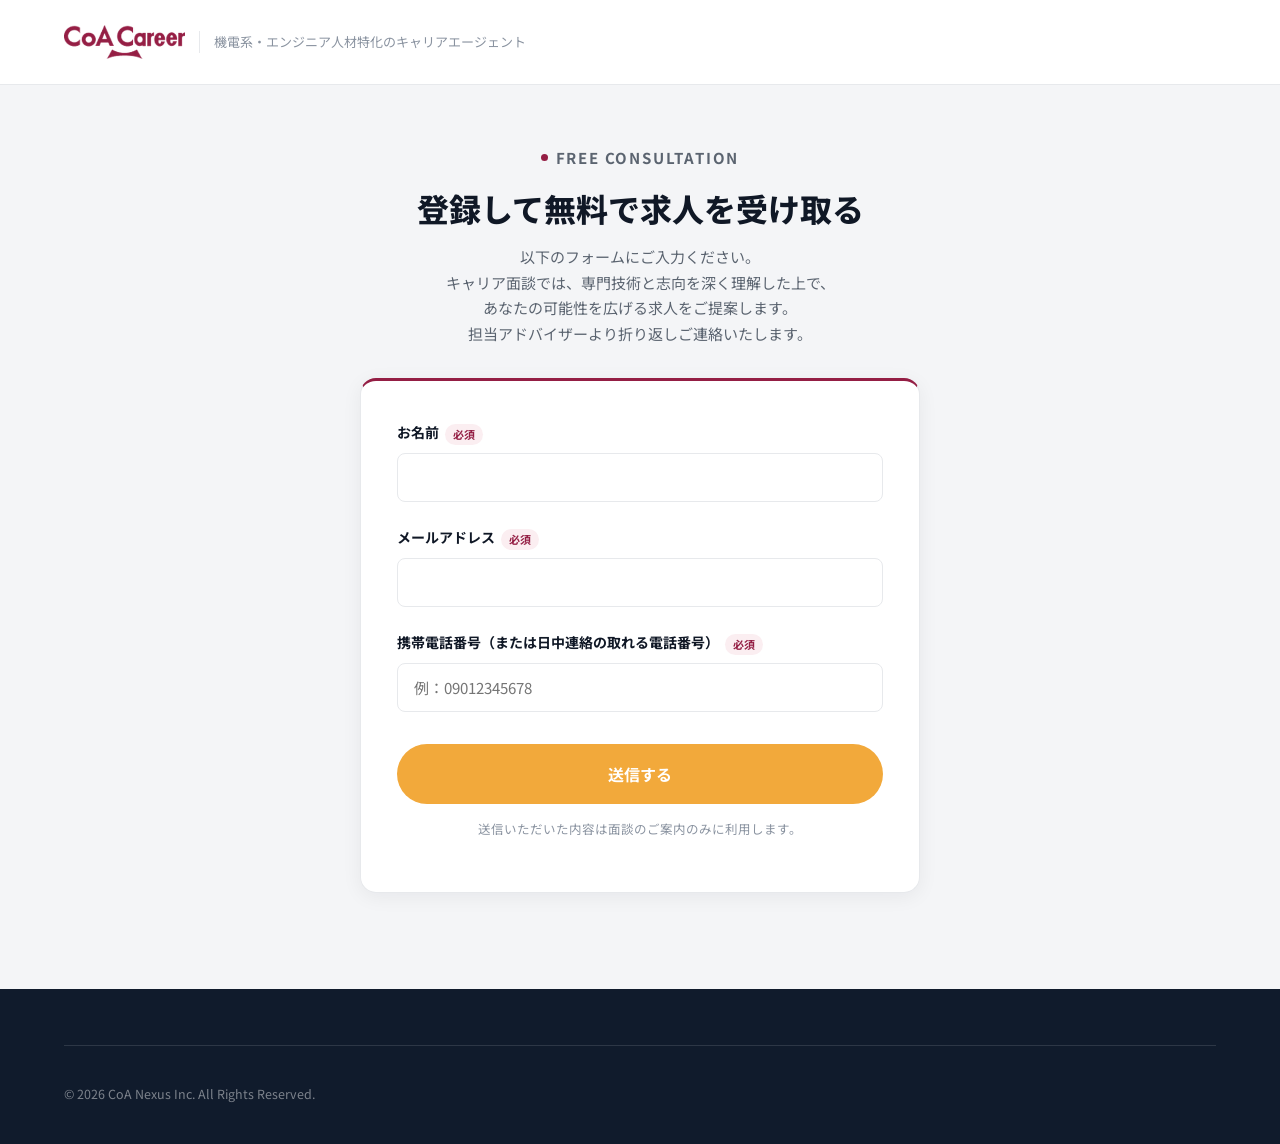
==== commit 8aa4b5bc: "Add files via upload" ====
--- a/form.html
+++ b/form.html
@@ -3,22 +3,19 @@
 <head>
 <meta charset="UTF-8">
 <meta name="viewport" content="width=device-width, initial-scale=1.0">
-<title>キャリア面談のお申し込み｜CoA Career</title>
-<meta name="description" content="無料キャリア面談のお申し込みフォームです。">
-
+<title>登録して無料で求人を受け取る｜CoA Career</title>
+<meta name="description" content="登録して無料で求人を受け取る、CoA Careerのお申し込みフォームです。">
 <!-- OGP -->
 <meta property="og:type" content="website">
-<meta property="og:title" content="キャリア面談のお申し込み｜CoA Career">
-<meta property="og:description" content="無料キャリア面談のお申し込みフォームです。">
+<meta property="og:title" content="登録して無料で求人を受け取る｜CoA Career">
+<meta property="og:description" content="登録して無料で求人を受け取る、CoA Careerのお申し込みフォームです。">
 <meta property="og:url" content="https://coa-career.coastudy.workers.dev/form.html">
 <meta property="og:image" content="https://coa-career.coastudy.workers.dev/assets/images/ogp.png">
 <meta property="og:site_name" content="CoA Career">
 <meta property="og:locale" content="ja_JP">
 <meta name="twitter:card" content="summary_large_image">
-
 <link rel="icon" href="data:,">
 <link rel="stylesheet" href="css/style.css">
-
 <!-- Google Tag Manager -->
 <script>(function(w,d,s,l,i){w[l]=w[l]||[];w[l].push({'gtm.start': new Date().getTime(),event:'gtm.js'});var f=d.getElementsByTagName(s)[0], j=d.createElement(s),dl=l!='dataLayer'?'&l='+l:'';j.async=true;j.src= 'https://www.googletagmanager.com/gtm.js?id='+i+dl;f.parentNode.insertBefore(j,f); })(window,document,'script','dataLayer','GTM-PHVKW5G4');</script>
 <!-- End Google Tag Manager -->
@@ -111,72 +108,41 @@
 <noscript><iframe src="https://www.googletagmanager.com/ns.html?id=GTM-PHVKW5G4" height="0" width="0" style="display:none;visibility:hidden"></iframe></noscript>
 <!-- End Google Tag Manager (noscript) -->
 <a class="skip-link" href="#main">本文へスキップ</a>
-
 <header class="site-header">
   <div class="container">
     <a class="brand" href="index.html" aria-label="CoA Career トップへ">
       <img src="assets/images/coa-career-logo.png" alt="CoA Career" class="brand-logo-img">
-      <span class="brand-tagline">メカトロニクス領域特化のキャリアエージェント</span>
+      <span class="brand-tagline">機電系・エンジニア人材特化のキャリアエージェント</span>
     </a>
   </div>
 </header>
-
 <main id="main">
   <section class="form-section">
     <div class="container">
       <div class="form-wrap">
         <div class="form-intro">
           <p class="eyebrow eyebrow--center">FREE CONSULTATION</p>
-          <h1>無料キャリア面談のお申し込み</h1>
+          <h1>登録して無料で求人を受け取る</h1>
           <p>以下のフォームにご入力ください。<br class="desktop-break">キャリア面談では、専門技術と志向を深く理解した上で、<br class="desktop-break">あなたの可能性を広げる求人をご提案します。<br class="desktop-break">担当アドバイザーより折り返しご連絡いたします。</p>
         </div>
-
         <div class="form-card">
           <div class="form-alert" id="formAlert">送信に失敗しました。時間をおいて再度お試しください。</div>
-
           <form id="entryForm" novalidate>
             <div class="field-group" data-field="name">
               <label for="name">お名前<span class="required">必須</span></label>
               <input type="text" id="name" name="name" autocomplete="name">
               <p class="field-error">お名前を入力してください。</p>
             </div>
-
             <div class="field-group" data-field="email">
               <label for="email">メールアドレス<span class="required">必須</span></label>
               <input type="email" id="email" name="email" autocomplete="email">
               <p class="field-error">正しいメールアドレスを入力してください。</p>
             </div>
-
             <div class="field-group" data-field="phone">
               <label for="phone">携帯電話番号（または日中連絡の取れる電話番号）<span class="required">必須</span></label>
               <input type="tel" id="phone" name="phone" autocomplete="tel" placeholder="例：09012345678">
               <p class="field-error">正しい電話番号を入力してください(ハイフンなしの数字のみ)。</p>
             </div>
-
-            <div class="field-group" data-field="field">
-              <label for="field">研究領域<span class="required">必須</span></label>
-              <select id="field" name="field">
-                <option value="">選択してください</option>
-                <option value="機械・機構">機械・機構</option>
-                <option value="電気・電子・FPGA">電気・電子・FPGA</option>
-                <option value="組込み・Firmware">組込み・Firmware</option>
-                <option value="制御・ロボティクス">制御・ロボティクス</option>
-                <option value="システム設計">システム設計</option>
-                <option value="技術系PM">技術系PM</option>
-                <option value="AI・機械学習・画像認識">AI・機械学習・画像認識</option>
-                <option value="通信・RF・信号処理">通信・RF・信号処理</option>
-                <option value="光学・レーザー・フォトニクス">光学・レーザー・フォトニクス</option>
-                <option value="半導体">半導体</option>
-                <option value="IT・Web">IT・Web</option>
-                <option value="CAE・解析">CAE・解析</option>
-                <option value="生産技術">生産技術</option>
-                <option value="量子">量子</option>
-                <option value="材料・化学">材料・化学</option>
-                <option value="その他">その他</option>
-              </select>
-              <p class="field-error">研究領域を選択してください。</p>
-            </div>
-
             <div class="form-submit">
               <button type="submit" class="btn btn-primary btn-primary--lg" id="submitBtn">送信する</button>
               <p class="form-note">送信いただいた内容は面談のご案内のみに利用します。</p>
@@ -187,7 +153,6 @@
     </div>
   </section>
 </main>
-
 <footer class="site-footer">
   <div class="container">
     <div class="footer-bottom">
@@ -195,57 +160,44 @@
     </div>
   </div>
 </footer>
-
 <script>
 (function () {
   var form = document.getElementById('entryForm');
   var alertBox = document.getElementById('formAlert');
   var submitBtn = document.getElementById('submitBtn');
-
   var phonePattern = /^[0-9]{9,11}$/;
   var emailPattern = /^[^\s@]+@[^\s@]+\.[^\s@]+$/;
-
   function setError(fieldName, hasError) {
     var group = form.querySelector('[data-field="' + fieldName + '"]');
     group.classList.toggle('has-error', hasError);
   }
-
   function validate() {
     var ok = true;
     var name = form.name.value.trim();
     var email = form.email.value.trim();
     var phone = form.phone.value.trim().replace(/-/g, '');
-    var field = form.field.value;
-
     setError('name', !name); if (!name) ok = false;
     setError('email', !emailPattern.test(email)); if (!emailPattern.test(email)) ok = false;
     setError('phone', !phonePattern.test(phone)); if (!phonePattern.test(phone)) ok = false;
-    setError('field', !field); if (!field) ok = false;
-
     return ok;
   }
-
   form.addEventListener('submit', function (e) {
     e.preventDefault();
     alertBox.classList.remove('is-visible');
-
     if (!validate()) {
       var firstError = form.querySelector('.has-error');
       if (firstError) firstError.scrollIntoView({ behavior: 'smooth', block: 'center' });
       return;
     }
-
     submitBtn.disabled = true;
     submitBtn.textContent = '送信中…';
-
     fetch('https://coa-career.coastudy.workers.dev/api/submit', {
       method: 'POST',
       headers: { 'Content-Type': 'application/json' },
       body: JSON.stringify({
         name: form.name.value.trim(),
         email: form.email.value.trim(),
-        phone: form.phone.value.trim(),
-        field: form.field.value
+        phone: form.phone.value.trim()
       })
     })
       .then(function (res) {
